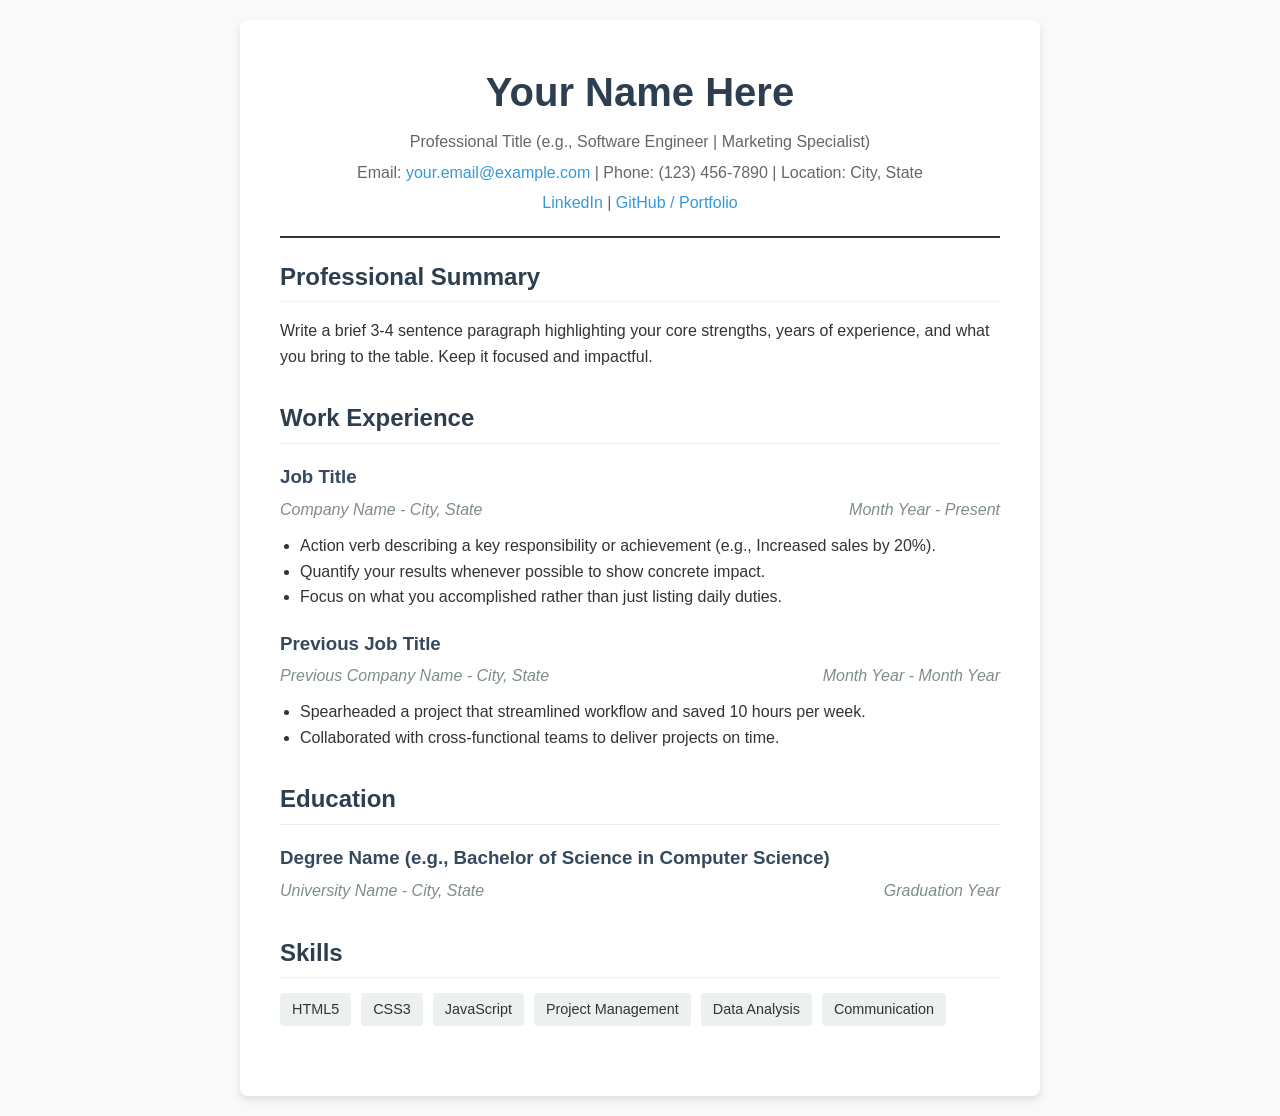
==== index.html @ 4600e0d3 "Rename resume.html to index.html" ====
<!DOCTYPE html>
<html lang="en">
<head>
    <meta charset="UTF-8">
    <meta name="viewport" content="width=device-width, initial-scale=1.0">
    <title>My Resume</title>
    <style>
        /* Basic Reset & Typography */
        body {
            font-family: 'Segoe UI', Tahoma, Geneva, Verdana, sans-serif;
            line-height: 1.6;
            color: #333;
            max-width: 800px;
            margin: 0 auto;
            padding: 20px;
            background-color: #f9f9f9;
        }
        
        /* Container styling */
        .container {
            background-color: #fff;
            padding: 40px;
            border-radius: 8px;
            box-shadow: 0 4px 8px rgba(0,0,0,0.1);
        }

        /* Header styling */
        header {
            text-align: center;
            border-bottom: 2px solid #333;
            padding-bottom: 20px;
            margin-bottom: 20px;
        }
        header h1 {
            margin: 0;
            font-size: 2.5em;
            color: #2c3e50;
        }
        header p {
            margin: 5px 0 0;
            color: #666;
        }
        .contact-info a {
            color: #3498db;
            text-decoration: none;
        }
        .contact-info a:hover {
            text-decoration: underline;
        }

        /* Section styling */
        section {
            margin-bottom: 30px;
        }
        h2 {
            color: #2c3e50;
            border-bottom: 1px solid #eee;
            padding-bottom: 5px;
            margin-bottom: 15px;
        }
        h3 {
            margin-bottom: 5px;
            color: #34495e;
        }
        
        /* Experience & Education lists */
        .item-details {
            display: flex;
            justify-content: space-between;
            font-style: italic;
            color: #7f8c8d;
            margin-bottom: 10px;
        }
        ul {
            margin-top: 0;
            padding-left: 20px;
        }

        /* Skills grid */
        .skills-list {
            display: flex;
            flex-wrap: wrap;
            gap: 10px;
            list-style: none;
            padding: 0;
        }
        .skills-list li {
            background-color: #ecf0f1;
            padding: 5px 12px;
            border-radius: 4px;
            font-size: 0.9em;
        }
    </style>
</head>
<body>

    <div class="container">
        <header>
            <h1>Your Name Here</h1>
            <p>Professional Title (e.g., Software Engineer | Marketing Specialist)</p>
            <p class="contact-info">
                Email: <a href="mailto:your.email@example.com">your.email@example.com</a> | 
                Phone: (123) 456-7890 | 
                Location: City, State
            </p>
            <p class="contact-info">
                <a href="#" target="_blank">LinkedIn</a> | 
                <a href="#" target="_blank">GitHub / Portfolio</a>
            </p>
        </header>

        <section>
            <h2>Professional Summary</h2>
            <p>Write a brief 3-4 sentence paragraph highlighting your core strengths, years of experience, and what you bring to the table. Keep it focused and impactful.</p>
        </section>

        <section>
            <h2>Work Experience</h2>
            
            <div class="job">
                <h3>Job Title</h3>
                <div class="item-details">
                    <span>Company Name - City, State</span>
                    <span>Month Year - Present</span>
                </div>
                <ul>
                    <li>Action verb describing a key responsibility or achievement (e.g., Increased sales by 20%).</li>
                    <li>Quantify your results whenever possible to show concrete impact.</li>
                    <li>Focus on what you accomplished rather than just listing daily duties.</li>
                </ul>
            </div>

            <div class="job">
                <h3>Previous Job Title</h3>
                <div class="item-details">
                    <span>Previous Company Name - City, State</span>
                    <span>Month Year - Month Year</span>
                </div>
                <ul>
                    <li>Spearheaded a project that streamlined workflow and saved 10 hours per week.</li>
                    <li>Collaborated with cross-functional teams to deliver projects on time.</li>
                </ul>
            </div>
        </section>

        <section>
            <h2>Education</h2>
            <div class="education-item">
                <h3>Degree Name (e.g., Bachelor of Science in Computer Science)</h3>
                <div class="item-details">
                    <span>University Name - City, State</span>
                    <span>Graduation Year</span>
                </div>
            </div>
        </section>

        <section>
            <h2>Skills</h2>
            <ul class="skills-list">
                <li>HTML5</li>
                <li>CSS3</li>
                <li>JavaScript</li>
                <li>Project Management</li>
                <li>Data Analysis</li>
                <li>Communication</li>
                </ul>
        </section>
    </div>

</body>
</html>
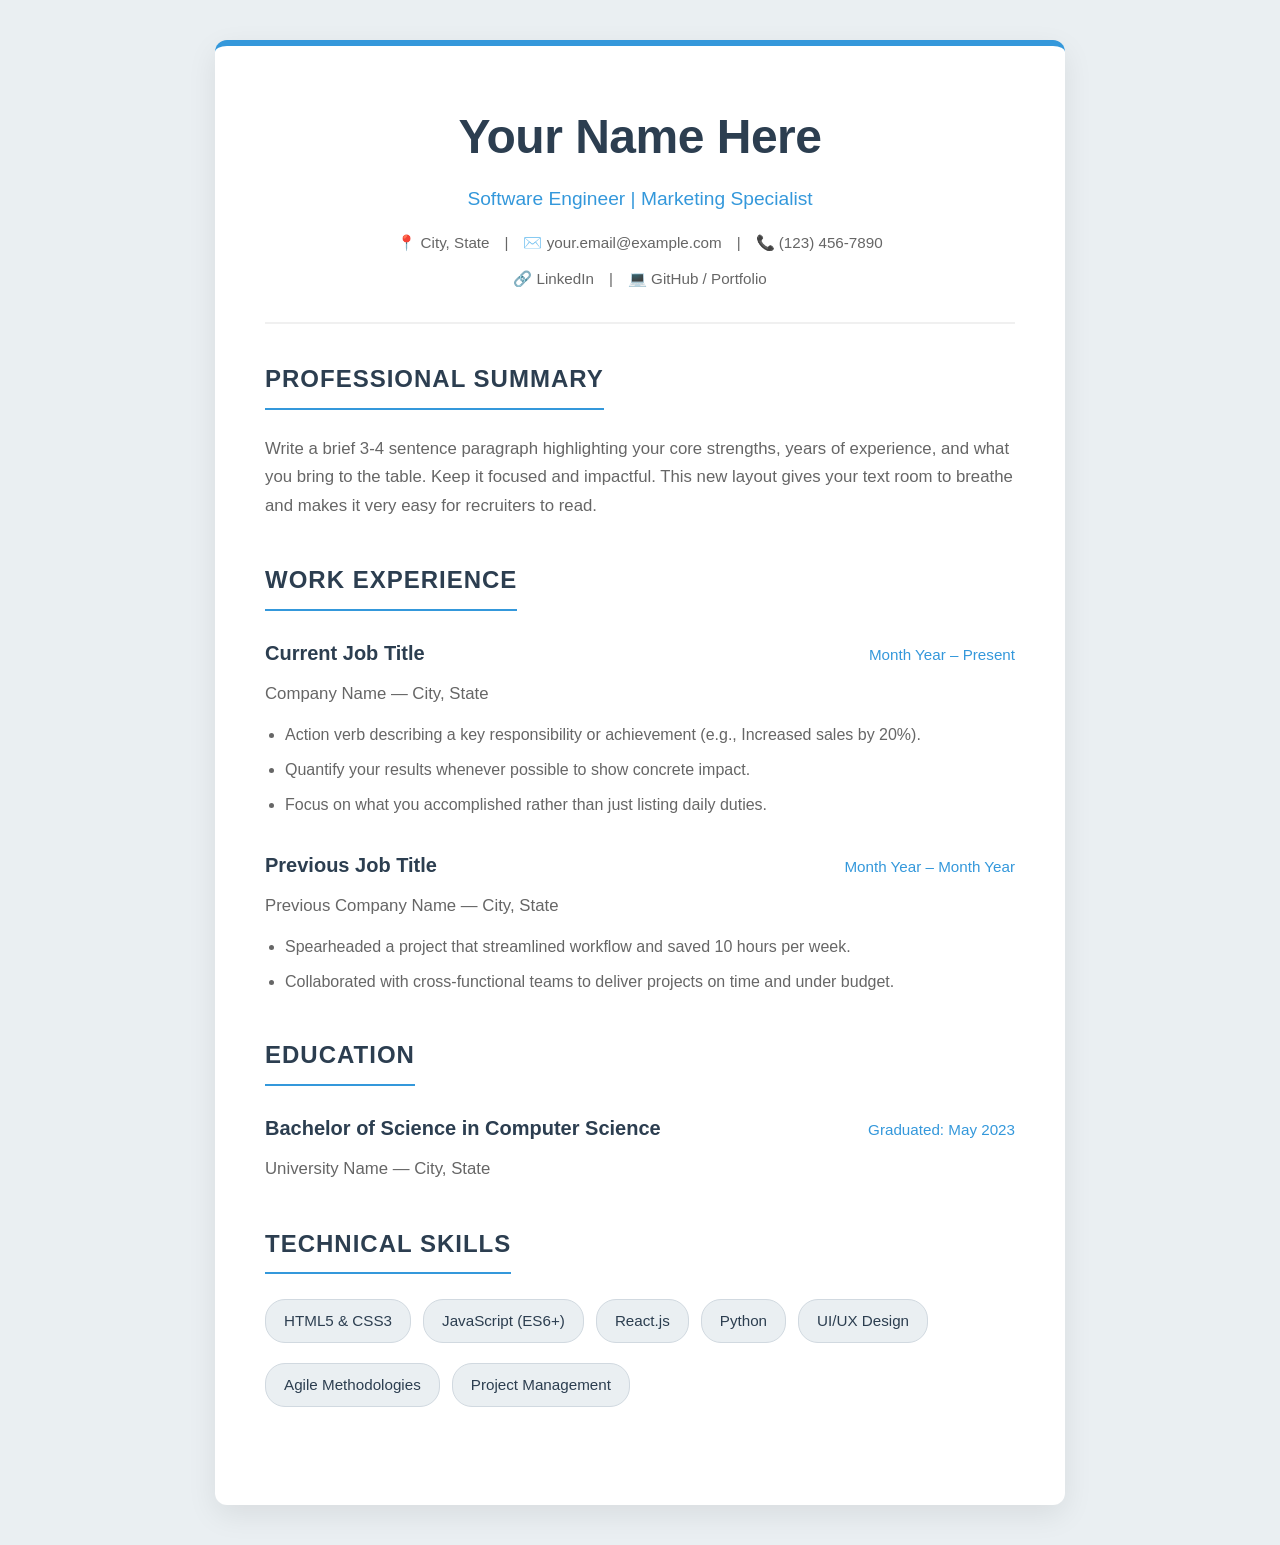
==== commit 6eed48f6: "aa" ====
--- a/index.html
+++ b/index.html
@@ -3,126 +3,43 @@
 <head>
     <meta charset="UTF-8">
     <meta name="viewport" content="width=device-width, initial-scale=1.0">
-    <title>My Resume</title>
-    <style>
-        /* Basic Reset & Typography */
-        body {
-            font-family: 'Segoe UI', Tahoma, Geneva, Verdana, sans-serif;
-            line-height: 1.6;
-            color: #333;
-            max-width: 800px;
-            margin: 0 auto;
-            padding: 20px;
-            background-color: #f9f9f9;
-        }
-        
-        /* Container styling */
-        .container {
-            background-color: #fff;
-            padding: 40px;
-            border-radius: 8px;
-            box-shadow: 0 4px 8px rgba(0,0,0,0.1);
-        }
-
-        /* Header styling */
-        header {
-            text-align: center;
-            border-bottom: 2px solid #333;
-            padding-bottom: 20px;
-            margin-bottom: 20px;
-        }
-        header h1 {
-            margin: 0;
-            font-size: 2.5em;
-            color: #2c3e50;
-        }
-        header p {
-            margin: 5px 0 0;
-            color: #666;
-        }
-        .contact-info a {
-            color: #3498db;
-            text-decoration: none;
-        }
-        .contact-info a:hover {
-            text-decoration: underline;
-        }
-
-        /* Section styling */
-        section {
-            margin-bottom: 30px;
-        }
-        h2 {
-            color: #2c3e50;
-            border-bottom: 1px solid #eee;
-            padding-bottom: 5px;
-            margin-bottom: 15px;
-        }
-        h3 {
-            margin-bottom: 5px;
-            color: #34495e;
-        }
-        
-        /* Experience & Education lists */
-        .item-details {
-            display: flex;
-            justify-content: space-between;
-            font-style: italic;
-            color: #7f8c8d;
-            margin-bottom: 10px;
-        }
-        ul {
-            margin-top: 0;
-            padding-left: 20px;
-        }
-
-        /* Skills grid */
-        .skills-list {
-            display: flex;
-            flex-wrap: wrap;
-            gap: 10px;
-            list-style: none;
-            padding: 0;
-        }
-        .skills-list li {
-            background-color: #ecf0f1;
-            padding: 5px 12px;
-            border-radius: 4px;
-            font-size: 0.9em;
-        }
-    </style>
+    <title>My Professional Resume</title>
+    <link rel="stylesheet" href="style.css">
 </head>
 <body>
 
     <div class="container">
         <header>
             <h1>Your Name Here</h1>
-            <p>Professional Title (e.g., Software Engineer | Marketing Specialist)</p>
-            <p class="contact-info">
-                Email: <a href="mailto:your.email@example.com">your.email@example.com</a> | 
-                Phone: (123) 456-7890 | 
-                Location: City, State
-            </p>
-            <p class="contact-info">
-                <a href="#" target="_blank">LinkedIn</a> | 
-                <a href="#" target="_blank">GitHub / Portfolio</a>
-            </p>
+            <h2>Software Engineer | Marketing Specialist</h2>
+            <div class="contact-info">
+                <span>📍 City, State</span>
+                <span>|</span>
+                <a href="mailto:your.email@example.com">✉️ your.email@example.com</a>
+                <span>|</span>
+                <span>📞 (123) 456-7890</span>
+            </div>
+            <div class="contact-info" style="margin-top: 10px;">
+                <a href="#" target="_blank">🔗 LinkedIn</a>
+                <span>|</span>
+                <a href="#" target="_blank">💻 GitHub / Portfolio</a>
+            </div>
         </header>
 
         <section>
             <h2>Professional Summary</h2>
-            <p>Write a brief 3-4 sentence paragraph highlighting your core strengths, years of experience, and what you bring to the table. Keep it focused and impactful.</p>
+            <p class="summary-text">Write a brief 3-4 sentence paragraph highlighting your core strengths, years of experience, and what you bring to the table. Keep it focused and impactful. This new layout gives your text room to breathe and makes it very easy for recruiters to read.</p>
         </section>
 
         <section>
             <h2>Work Experience</h2>
             
-            <div class="job">
-                <h3>Job Title</h3>
-                <div class="item-details">
-                    <span>Company Name - City, State</span>
-                    <span>Month Year - Present</span>
+            <div class="entry">
+                <div class="entry-header">
+                    <div class="entry-title">Current Job Title</div>
+                    <div class="entry-date">Month Year – Present</div>
                 </div>
+                <div class="entry-subtitle">Company Name — City, State</div>
                 <ul>
                     <li>Action verb describing a key responsibility or achievement (e.g., Increased sales by 20%).</li>
                     <li>Quantify your results whenever possible to show concrete impact.</li>
@@ -130,40 +47,42 @@
                 </ul>
             </div>
 
-            <div class="job">
-                <h3>Previous Job Title</h3>
-                <div class="item-details">
-                    <span>Previous Company Name - City, State</span>
-                    <span>Month Year - Month Year</span>
+            <div class="entry">
+                <div class="entry-header">
+                    <div class="entry-title">Previous Job Title</div>
+                    <div class="entry-date">Month Year – Month Year</div>
                 </div>
+                <div class="entry-subtitle">Previous Company Name — City, State</div>
                 <ul>
                     <li>Spearheaded a project that streamlined workflow and saved 10 hours per week.</li>
-                    <li>Collaborated with cross-functional teams to deliver projects on time.</li>
+                    <li>Collaborated with cross-functional teams to deliver projects on time and under budget.</li>
                 </ul>
             </div>
         </section>
 
         <section>
             <h2>Education</h2>
-            <div class="education-item">
-                <h3>Degree Name (e.g., Bachelor of Science in Computer Science)</h3>
-                <div class="item-details">
-                    <span>University Name - City, State</span>
-                    <span>Graduation Year</span>
+            
+            <div class="entry">
+                <div class="entry-header">
+                    <div class="entry-title">Bachelor of Science in Computer Science</div>
+                    <div class="entry-date">Graduated: May 2023</div>
                 </div>
+                <div class="entry-subtitle">University Name — City, State</div>
             </div>
         </section>
 
         <section>
-            <h2>Skills</h2>
+            <h2>Technical Skills</h2>
             <ul class="skills-list">
-                <li>HTML5</li>
-                <li>CSS3</li>
-                <li>JavaScript</li>
+                <li>HTML5 & CSS3</li>
+                <li>JavaScript (ES6+)</li>
+                <li>React.js</li>
+                <li>Python</li>
+                <li>UI/UX Design</li>
+                <li>Agile Methodologies</li>
                 <li>Project Management</li>
-                <li>Data Analysis</li>
-                <li>Communication</li>
-                </ul>
+            </ul>
         </section>
     </div>
 
--- a/style.css
+++ b/style.css
@@ -0,0 +1,185 @@
+/* Modern Reset & Base Typography */
+:root {
+    --primary-color: #2c3e50;
+    --accent-color: #3498db;
+    --text-main: #333333;
+    --text-light: #666666;
+    --bg-body: #eaeff2;
+    --bg-card: #ffffff;
+}
+
+* {
+    box-sizing: border-box;
+    margin: 0;
+    padding: 0;
+}
+
+body {
+    font-family: 'Segoe UI', Roboto, Helvetica, Arial, sans-serif;
+    line-height: 1.7;
+    color: var(--text-main);
+    background-color: var(--bg-body);
+    padding: 40px 20px;
+}
+
+/* Main Container */
+.container {
+    background-color: var(--bg-card);
+    max-width: 850px;
+    margin: 0 auto;
+    padding: 50px;
+    border-radius: 12px;
+    box-shadow: 0 10px 30px rgba(0,0,0,0.08);
+    border-top: 6px solid var(--accent-color);
+}
+
+/* Header Styling */
+header {
+    display: flex;
+    flex-direction: column;
+    align-items: center;
+    text-align: center;
+    padding-bottom: 30px;
+    margin-bottom: 35px;
+    border-bottom: 2px solid #f0f0f0;
+}
+
+header h1 {
+    font-size: 3em;
+    color: var(--primary-color);
+    letter-spacing: -0.5px;
+    margin-bottom: 5px;
+}
+
+header h2 {
+    font-size: 1.2em;
+    font-weight: 500;
+    color: var(--accent-color);
+    border-bottom: none;
+    padding-bottom: 0;
+    margin-bottom: 15px;
+}
+
+.contact-info {
+    display: flex;
+    flex-wrap: wrap;
+    gap: 15px;
+    justify-content: center;
+    color: var(--text-light);
+    font-size: 0.95em;
+}
+
+.contact-info a {
+    color: var(--text-light);
+    text-decoration: none;
+    transition: color 0.2s ease;
+}
+
+.contact-info a:hover {
+    color: var(--accent-color);
+}
+
+/* Section Styling */
+section {
+    margin-bottom: 40px;
+}
+
+section > h2 {
+    font-size: 1.5em;
+    color: var(--primary-color);
+    text-transform: uppercase;
+    letter-spacing: 1px;
+    border-bottom: 2px solid var(--accent-color);
+    padding-bottom: 8px;
+    margin-bottom: 25px;
+    display: inline-block;
+}
+
+.summary-text {
+    font-size: 1.05em;
+    color: var(--text-light);
+}
+
+/* Job & Education Entries */
+.entry {
+    margin-bottom: 30px;
+}
+
+.entry:last-child {
+    margin-bottom: 0;
+}
+
+.entry-header {
+    display: flex;
+    justify-content: space-between;
+    align-items: baseline;
+    margin-bottom: 10px;
+}
+
+.entry-title {
+    font-size: 1.25em;
+    color: var(--primary-color);
+    font-weight: 600;
+}
+
+.entry-date {
+    color: var(--accent-color);
+    font-weight: 500;
+    font-size: 0.95em;
+}
+
+.entry-subtitle {
+    font-size: 1.05em;
+    color: var(--text-light);
+    font-weight: 500;
+    margin-bottom: 12px;
+}
+
+ul {
+    padding-left: 20px;
+    color: var(--text-light);
+}
+
+ul li {
+    margin-bottom: 8px;
+}
+
+/* Skills Grid */
+.skills-list {
+    display: flex;
+    flex-wrap: wrap;
+    gap: 12px;
+    list-style: none;
+    padding: 0;
+}
+
+.skills-list li {
+    background-color: var(--bg-body);
+    color: var(--primary-color);
+    padding: 8px 18px;
+    border-radius: 20px;
+    font-size: 0.95em;
+    font-weight: 500;
+    border: 1px solid #d1d9e0;
+    transition: all 0.2s ease;
+}
+
+.skills-list li:hover {
+    background-color: var(--accent-color);
+    color: white;
+    border-color: var(--accent-color);
+    transform: translateY(-2px);
+}
+
+/* Responsive Design for Mobile */
+@media (max-width: 600px) {
+    body { padding: 15px; }
+    .container { padding: 30px 20px; }
+    .entry-header {
+        flex-direction: column;
+    }
+    .entry-date {
+        margin-top: 5px;
+    }
+    header h1 { font-size: 2.2em; }
+}
